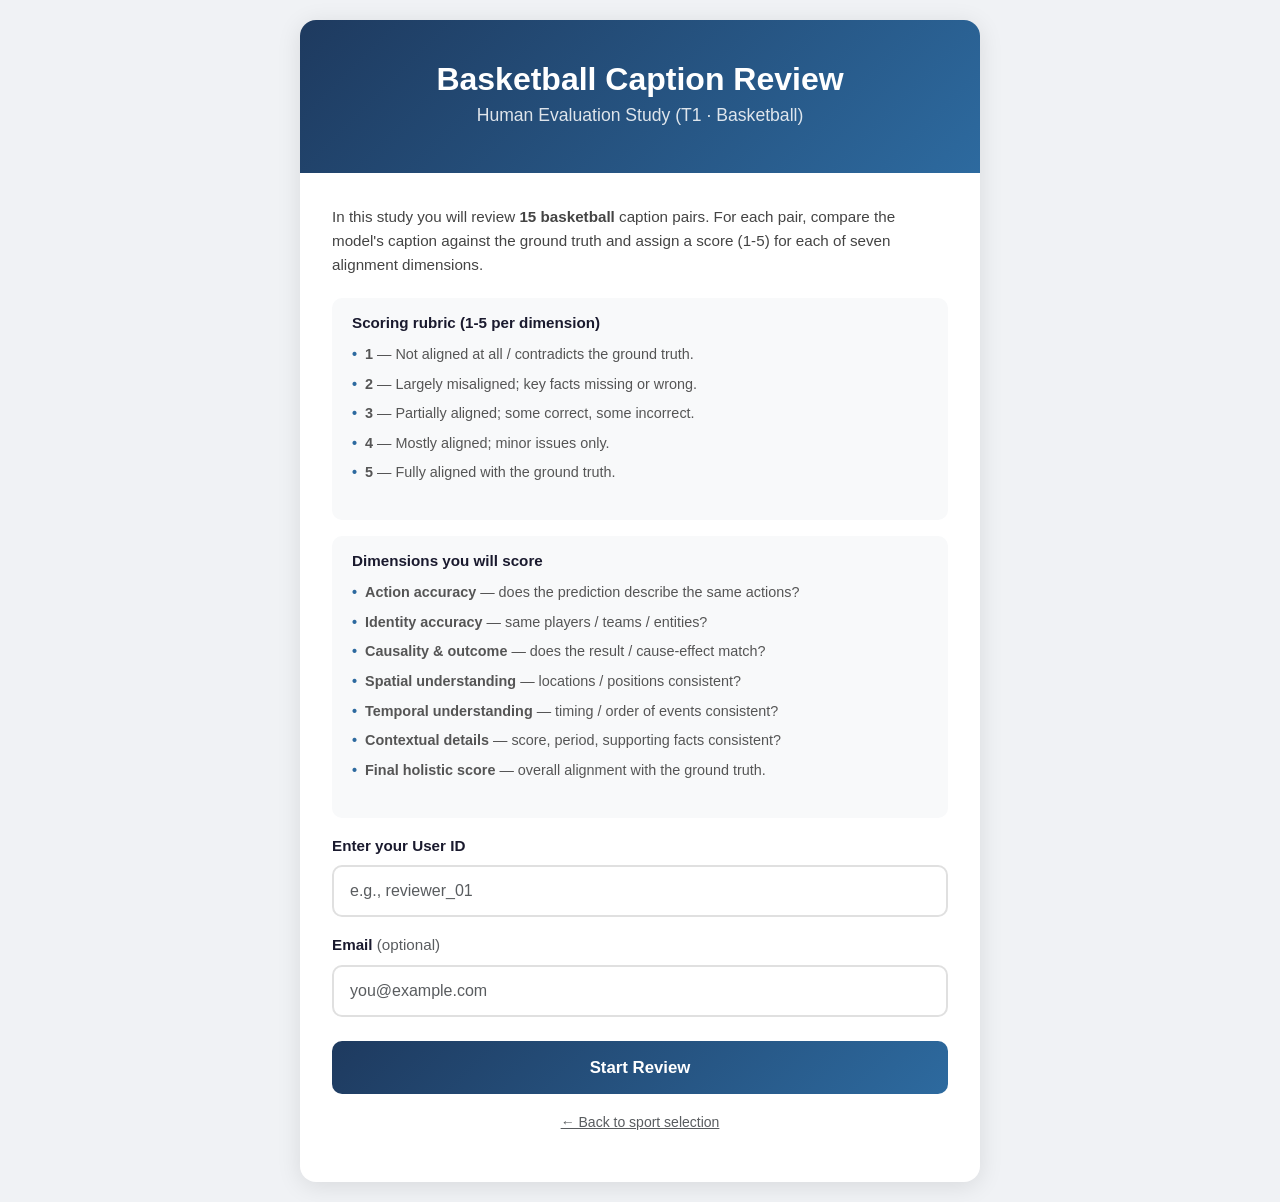
==== review.html @ 818facba "Initial T1 caption-quality review site" ====
<!DOCTYPE html>
<html lang="en">
<head>
    <meta charset="UTF-8">
    <meta name="viewport" content="width=device-width, initial-scale=1.0">
    <title>Caption Quality Review - T1</title>
    <link href="https://cdn.jsdelivr.net/npm/bootstrap@5.3.0/dist/css/bootstrap.min.css" rel="stylesheet">
    <link href="https://cdn.jsdelivr.net/npm/bootstrap-icons@1.10.0/font/bootstrap-icons.css" rel="stylesheet">
    <link rel="stylesheet" href="css/style.css">
</head>
<body>
    <nav class="navbar">
        <div class="nav-left">
            <span class="nav-title" id="navTitle">Caption Review</span>
            <span class="nav-user">User: <strong id="navUserId">…</strong></span>
        </div>
        <div class="nav-right">
            <span class="progress-text" id="progressText">0 / 0</span>
            <div class="progress-bar-container">
                <div class="progress-bar-fill" id="progressBar" style="width: 0%"></div>
            </div>
        </div>
    </nav>

    <div class="review-container">
        <div class="category-header">
            <span class="category-label">Item</span>
            <span class="category-name" id="itemNumber">…</span>
            <span class="category-progress" id="itemMeta"></span>
        </div>

        <div class="panels">
            <div class="panel panel-left">
                <div class="panel-title">Ground Truth Caption</div>
                <div class="panel-body" id="gtText"></div>
            </div>
            <div class="panel panel-right">
                <div class="panel-title">Model Prediction</div>
                <div class="panel-body" id="predText"></div>
            </div>
        </div>

        <div class="scores-card">
            <div class="scores-card-title">Scores (1 = not aligned, 5 = fully aligned)</div>
            <div class="scores-grid" id="scoresGrid">
                <!-- score rows injected by review.js -->
            </div>
        </div>

        <div class="error-message" id="errorMessage" style="display: none;"></div>
        <div class="saved-message" id="savedMessage" style="display: none;">
            <i class="bi bi-check-circle-fill"></i> Saved
        </div>

        <div class="nav-buttons">
            <button class="btn btn-outline-secondary" id="prevBtn" type="button" disabled>
                <i class="bi bi-chevron-left"></i> Previous
            </button>
            <button class="btn btn-primary" id="submitBtn" type="button">
                Submit &amp; Next
            </button>
            <button class="btn btn-outline-primary" id="nextBtn" type="button" style="display: none;">
                Next <i class="bi bi-chevron-right"></i>
            </button>
            <button class="btn btn-success" id="finishBtn" type="button" style="display: none;">
                Finish Study <i class="bi bi-check-circle"></i>
            </button>
        </div>
    </div>

    <div class="modal-overlay" id="submitOverlay" style="display: none;">
        <div class="modal-card">
            <div id="submitStatus">
                <div class="spinner-border text-primary mb-3" role="status"></div>
                <p>Submitting your responses…</p>
            </div>
            <div id="submitSuccess" style="display: none;">
                <h2>Thank You!</h2>
                <p>Your responses have been submitted.</p>
                <p class="text-muted">You can close this tab.</p>
            </div>
            <div id="submitError" style="display: none;">
                <h2>Submission Issue</h2>
                <p id="submitErrorText" class="text-muted"></p>
                <p>Use the button below to download your responses and email them to the study organizer.</p>
                <button class="btn btn-primary" id="downloadFallbackBtn" type="button">
                    <i class="bi bi-download"></i> Download Responses (JSON)
                </button>
                <button class="btn btn-outline-secondary mt-2" id="retrySubmitBtn" type="button">Retry Submit</button>
            </div>
        </div>
    </div>

    <script>
        (function () {
            const params = new URLSearchParams(window.location.search);
            const sport = params.get("sport") || "basketball";
            const SPORTS = {basketball: "Basketball", hockey: "Hockey", soccer: "Soccer"};
            if (!SPORTS[sport]) { window.location.href = "index.html"; return; }
            window.T1_SPORT = sport;
            window.T1_SPORT_LABEL = SPORTS[sport];
            document.getElementById("navTitle").textContent = `${SPORTS[sport]} Caption Review`;
            document.title = `${SPORTS[sport]} Caption Review - T1`;

            const s1 = document.createElement("script");
            s1.src = `data/samples_${sport}.js`;
            s1.onload = () => {
                const s2 = document.createElement("script");
                s2.src = "js/review.js";
                document.body.appendChild(s2);
            };
            s1.onerror = () => {
                document.body.innerHTML = `<div style="padding:40px;text-align:center;">
                    <h2>Failed to load data for ${SPORTS[sport]}</h2>
                    <p><a href="index.html">Return to sport selection</a></p></div>`;
            };
            document.body.appendChild(s1);
        })();
    </script>
</body>
</html>
---- css/style.css ----
/* === Base === */
* { margin: 0; padding: 0; box-sizing: border-box; }

body {
    font-family: -apple-system, BlinkMacSystemFont, 'Segoe UI', Roboto, sans-serif;
    background: #f0f2f5;
    color: #1a1a2e;
    min-height: 100vh;
}

/* === Landing Page === */
.landing-container {
    display: flex;
    justify-content: center;
    align-items: center;
    min-height: 100vh;
    padding: 20px;
}
.landing-card {
    background: #fff;
    border-radius: 16px;
    box-shadow: 0 4px 24px rgba(0, 0, 0, 0.1);
    max-width: 680px;
    width: 100%;
    overflow: hidden;
}
.landing-header {
    background: linear-gradient(135deg, #1e3a5f, #2d6a9f);
    color: #fff;
    padding: 40px 32px 28px;
    text-align: center;
}
.landing-header h1 {
    font-size: 2rem;
    font-weight: 700;
    margin-bottom: 4px;
}
.landing-header .subtitle {
    font-size: 1.1rem;
    opacity: 0.85;
}
.landing-body { padding: 32px; }
.landing-body .description {
    font-size: 0.95rem;
    line-height: 1.6;
    color: #444;
    margin-bottom: 20px;
}
.instructions {
    background: #f8f9fa;
    border-radius: 10px;
    padding: 16px 20px;
    margin-bottom: 16px;
}
.instructions h5 {
    font-size: 0.95rem;
    font-weight: 600;
    margin-bottom: 8px;
}
.instructions ul { list-style: none; padding: 0; }
.instructions li {
    padding: 4px 0;
    font-size: 0.9rem;
    color: #555;
    line-height: 1.5;
}
.instructions li::before {
    content: "•";
    color: #2d6a9f;
    font-weight: bold;
    margin-right: 8px;
}
.start-form .form-label { font-weight: 600; font-size: 0.95rem; }
.start-form .form-control {
    border-radius: 10px;
    padding: 12px 16px;
    font-size: 1rem;
    border: 2px solid #e0e0e0;
    transition: border-color 0.2s;
}
.start-form .form-control:focus {
    border-color: #2d6a9f;
    box-shadow: 0 0 0 3px rgba(45, 106, 159, 0.15);
}
.start-form .btn-primary {
    background: linear-gradient(135deg, #1e3a5f, #2d6a9f);
    border: none;
    border-radius: 10px;
    padding: 14px;
    font-size: 1.05rem;
    font-weight: 600;
    transition: transform 0.15s, box-shadow 0.15s;
    margin-top: 8px;
}
.start-form .btn-primary:hover {
    transform: translateY(-1px);
    box-shadow: 0 4px 12px rgba(30, 58, 95, 0.3);
}

/* === Sport selector === */
.sport-buttons {
    display: flex;
    flex-direction: column;
    gap: 12px;
    margin-top: 8px;
}
.btn-sport {
    display: block;
    padding: 18px 20px;
    border-radius: 12px;
    font-size: 1.1rem;
    font-weight: 700;
    color: #fff;
    text-decoration: none;
    text-align: center;
    transition: transform 0.15s, box-shadow 0.15s, filter 0.15s;
}
.btn-sport:hover {
    color: #fff;
    transform: translateY(-1px);
    filter: brightness(1.05);
    box-shadow: 0 6px 18px rgba(0, 0, 0, 0.18);
}
.btn-basketball { background: linear-gradient(135deg, #c2410c, #ea580c); }
.btn-hockey     { background: linear-gradient(135deg, #1e3a5f, #2d6a9f); }
.btn-soccer     { background: linear-gradient(135deg, #15803d, #22c55e); }

/* === Resume banner === */
.resume-banner {
    background: #fff7ed;
    border: 1px solid #fdba74;
    border-radius: 10px;
    padding: 12px 16px;
    margin-bottom: 20px;
}
.resume-banner p { margin: 0 0 8px; font-size: 0.92rem; color: #9a3412; }
.resume-actions { display: flex; gap: 8px; }

/* === Navbar === */
.navbar {
    display: flex;
    justify-content: space-between;
    align-items: center;
    background: #fff;
    padding: 12px 24px;
    box-shadow: 0 2px 8px rgba(0, 0, 0, 0.06);
    position: sticky;
    top: 0;
    z-index: 100;
}
.nav-left { display: flex; align-items: center; gap: 20px; }
.nav-title { font-size: 1.1rem; font-weight: 700; color: #1e3a5f; }
.nav-user { font-size: 0.85rem; color: #666; }
.nav-right { display: flex; align-items: center; gap: 12px; }
.progress-text { font-size: 0.85rem; font-weight: 600; color: #444; white-space: nowrap; }
.progress-bar-container {
    width: 200px;
    height: 8px;
    background: #e9ecef;
    border-radius: 4px;
    overflow: hidden;
}
.progress-bar-fill {
    height: 100%;
    background: linear-gradient(90deg, #2d6a9f, #4CAF50);
    border-radius: 4px;
    transition: width 0.3s ease;
}

/* === Review Container === */
.review-container {
    max-width: 1400px;
    margin: 24px auto;
    padding: 0 20px 40px;
}

.category-header {
    background: linear-gradient(135deg, #1e3a5f, #2d6a9f);
    color: #fff;
    padding: 14px 24px;
    border-radius: 12px;
    margin-bottom: 20px;
    display: flex;
    align-items: center;
    gap: 8px;
    flex-wrap: wrap;
}
.category-label { font-size: 0.85rem; opacity: 0.8; }
.category-name { font-weight: 700; font-size: 1.05rem; }
.category-progress {
    margin-left: auto;
    font-size: 0.85rem;
    opacity: 0.85;
}

/* === Two-panel layout === */
.panels {
    display: grid;
    grid-template-columns: 1fr 1fr;
    gap: 20px;
    margin-bottom: 20px;
}
.panel {
    background: #fff;
    border-radius: 12px;
    box-shadow: 0 2px 12px rgba(0, 0, 0, 0.06);
    display: flex;
    flex-direction: column;
    overflow: hidden;
}
.panel-title {
    background: #f8f9fa;
    padding: 12px 20px;
    font-weight: 700;
    font-size: 0.95rem;
    color: #1e3a5f;
    border-bottom: 1px solid #e9ecef;
    text-transform: uppercase;
    letter-spacing: 0.5px;
}
.panel-body {
    padding: 20px 24px;
    line-height: 1.7;
    font-size: 0.95rem;
    color: #1a1a2e;
    white-space: pre-wrap;
    overflow-y: auto;
    max-height: 360px;
    flex: 1;
}

/* === Scores card === */
.scores-card {
    background: #fff;
    border-radius: 12px;
    box-shadow: 0 2px 12px rgba(0, 0, 0, 0.06);
    margin-bottom: 20px;
    overflow: hidden;
}
.scores-card-title {
    background: #f8f9fa;
    padding: 12px 20px;
    font-weight: 700;
    font-size: 0.95rem;
    color: #1e3a5f;
    border-bottom: 1px solid #e9ecef;
    text-transform: uppercase;
    letter-spacing: 0.5px;
}
.scores-grid {
    padding: 16px 20px;
    display: grid;
    grid-template-columns: repeat(2, 1fr);
    gap: 12px 24px;
}
.score-row {
    display: flex;
    align-items: center;
    justify-content: space-between;
    gap: 12px;
    padding: 8px 4px;
    border-bottom: 1px solid #f1f3f5;
}
.score-row:last-child { border-bottom: none; }
.score-label {
    font-size: 0.92rem;
    font-weight: 600;
    color: #333;
    flex: 1;
}
.score-input {
    width: 80px;
    padding: 8px 12px;
    font-size: 0.95rem;
    text-align: center;
    border: 2px solid #e0e0e0;
    border-radius: 8px;
    transition: border-color 0.15s, box-shadow 0.15s;
}
.score-input:focus {
    outline: none;
    border-color: #2d6a9f;
    box-shadow: 0 0 0 3px rgba(45, 106, 159, 0.15);
}

/* === Status messages === */
.error-message {
    margin-bottom: 16px;
    padding: 10px 14px;
    border-radius: 8px;
    background: #ffebee;
    color: #c62828;
    border: 1px solid #ffcdd2;
    font-size: 0.9rem;
}
.saved-message {
    margin-bottom: 16px;
    padding: 10px 14px;
    border-radius: 8px;
    background: #e8f5e9;
    color: #2e7d32;
    border: 1px solid #c8e6c9;
    font-size: 0.9rem;
    display: flex;
    align-items: center;
    gap: 8px;
}

/* === Navigation Buttons === */
.nav-buttons {
    display: flex;
    justify-content: space-between;
    align-items: center;
    gap: 12px;
}
.nav-buttons .btn {
    border-radius: 10px;
    padding: 12px 24px;
    font-weight: 600;
    font-size: 0.95rem;
    transition: all 0.2s;
}
.nav-buttons .btn-primary {
    background: #2d6a9f;
    border-color: #2d6a9f;
}
.nav-buttons .btn-primary:hover {
    background: #1e3a5f;
    border-color: #1e3a5f;
}
.nav-buttons .btn-success {
    background: #4CAF50;
    border-color: #4CAF50;
}
.nav-buttons .btn-outline-secondary,
.nav-buttons .btn-outline-primary { border-width: 2px; }

/* === Completion Modal === */
.modal-overlay {
    position: fixed;
    inset: 0;
    background: rgba(0, 0, 0, 0.6);
    display: flex;
    justify-content: center;
    align-items: center;
    z-index: 1000;
}
.modal-card {
    background: #fff;
    border-radius: 16px;
    padding: 40px;
    max-width: 480px;
    width: 90%;
    text-align: center;
    box-shadow: 0 8px 32px rgba(0, 0, 0, 0.2);
}
.modal-card h2 {
    font-size: 1.8rem;
    margin-bottom: 16px;
    color: #1e3a5f;
}

/* === Responsive === */
@media (max-width: 1024px) {
    .panels { grid-template-columns: 1fr; }
    .panel-body { max-height: 300px; }
    .scores-grid { grid-template-columns: 1fr; }
}
@media (max-width: 768px) {
    .navbar { flex-direction: column; gap: 10px; padding: 12px 16px; }
    .progress-bar-container { width: 140px; }
    .review-container { padding: 0 12px 32px; }
    .category-header { flex-direction: column; text-align: center; gap: 4px; }
    .category-progress { margin-left: 0; }
}
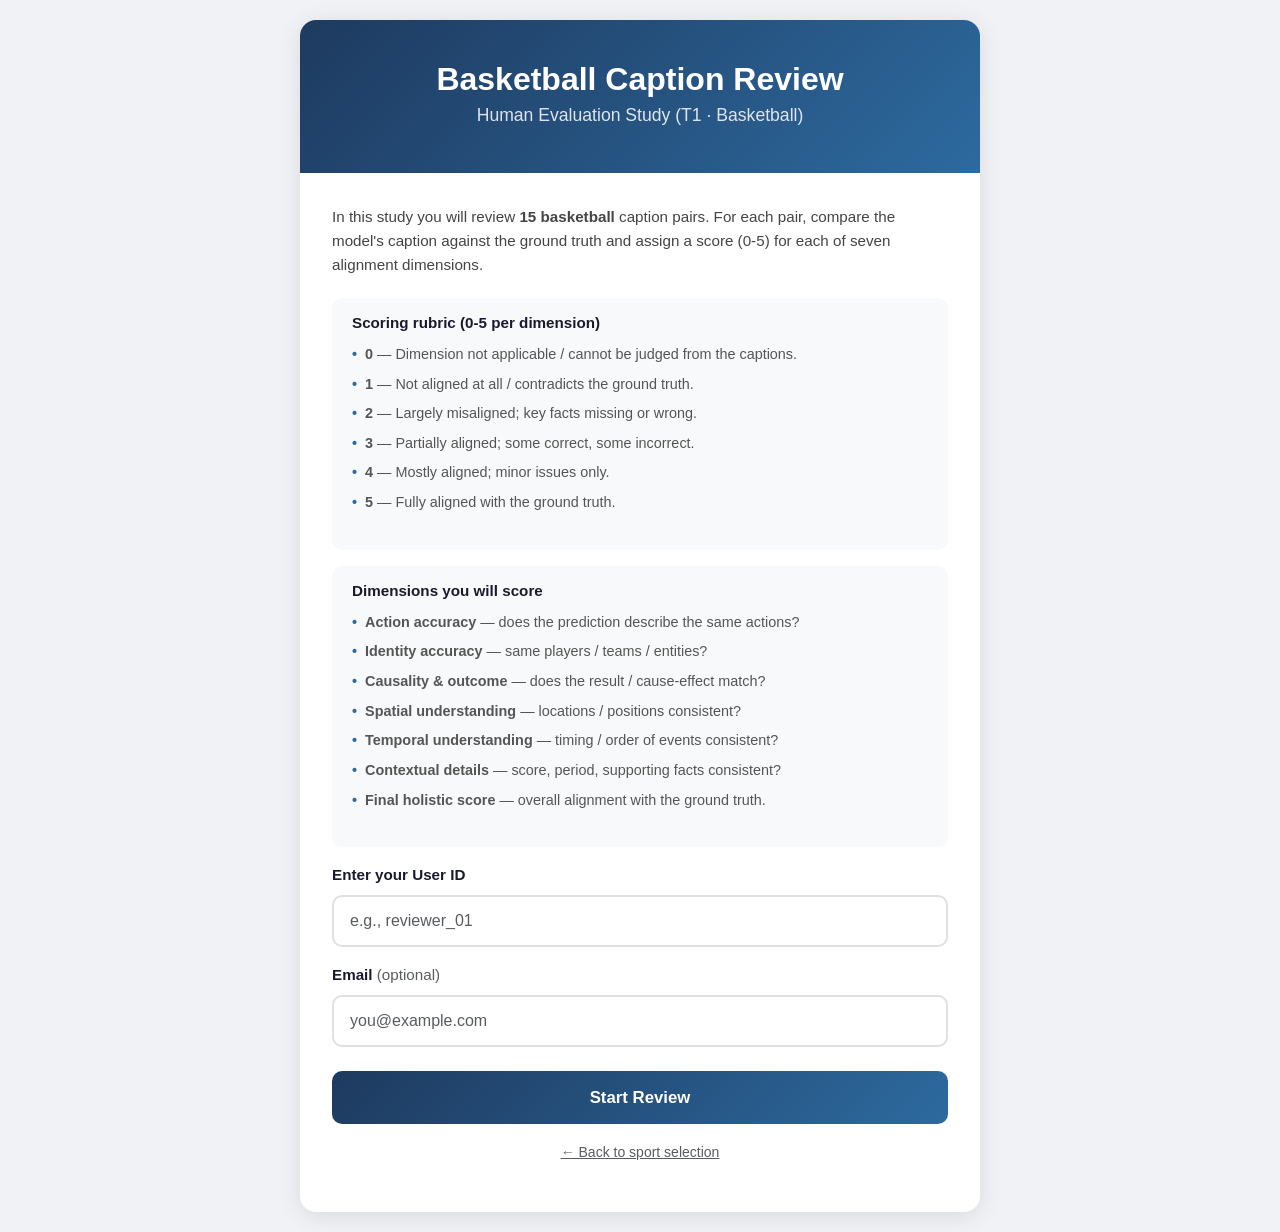
==== commit 1ee77da4: "Allow score 0 (N/A) in addition to 1-5" ====
--- a/review.html
+++ b/review.html
@@ -41,7 +41,7 @@
         </div>
 
         <div class="scores-card">
-            <div class="scores-card-title">Scores (1 = not aligned, 5 = fully aligned)</div>
+            <div class="scores-card-title">Scores (0 = N/A, 1 = not aligned, 5 = fully aligned)</div>
             <div class="scores-grid" id="scoresGrid">
                 <!-- score rows injected by review.js -->
             </div>
